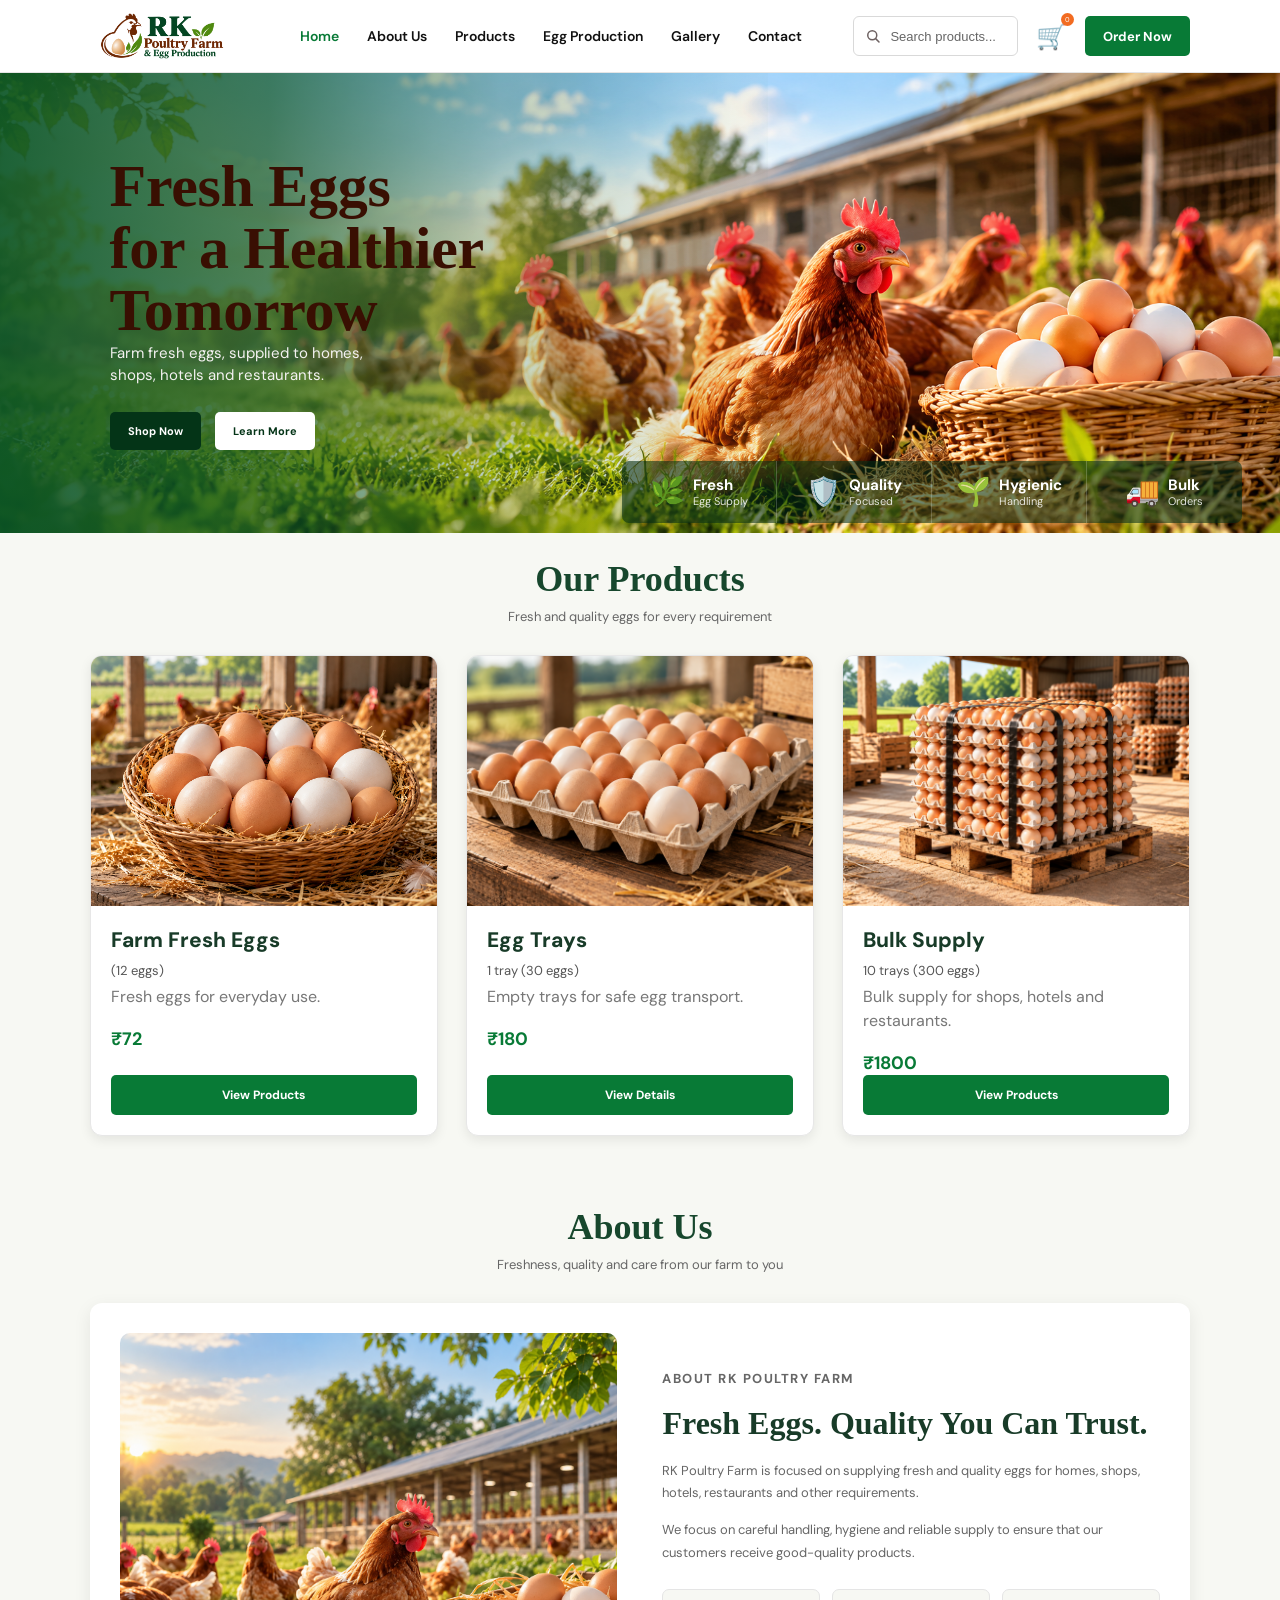
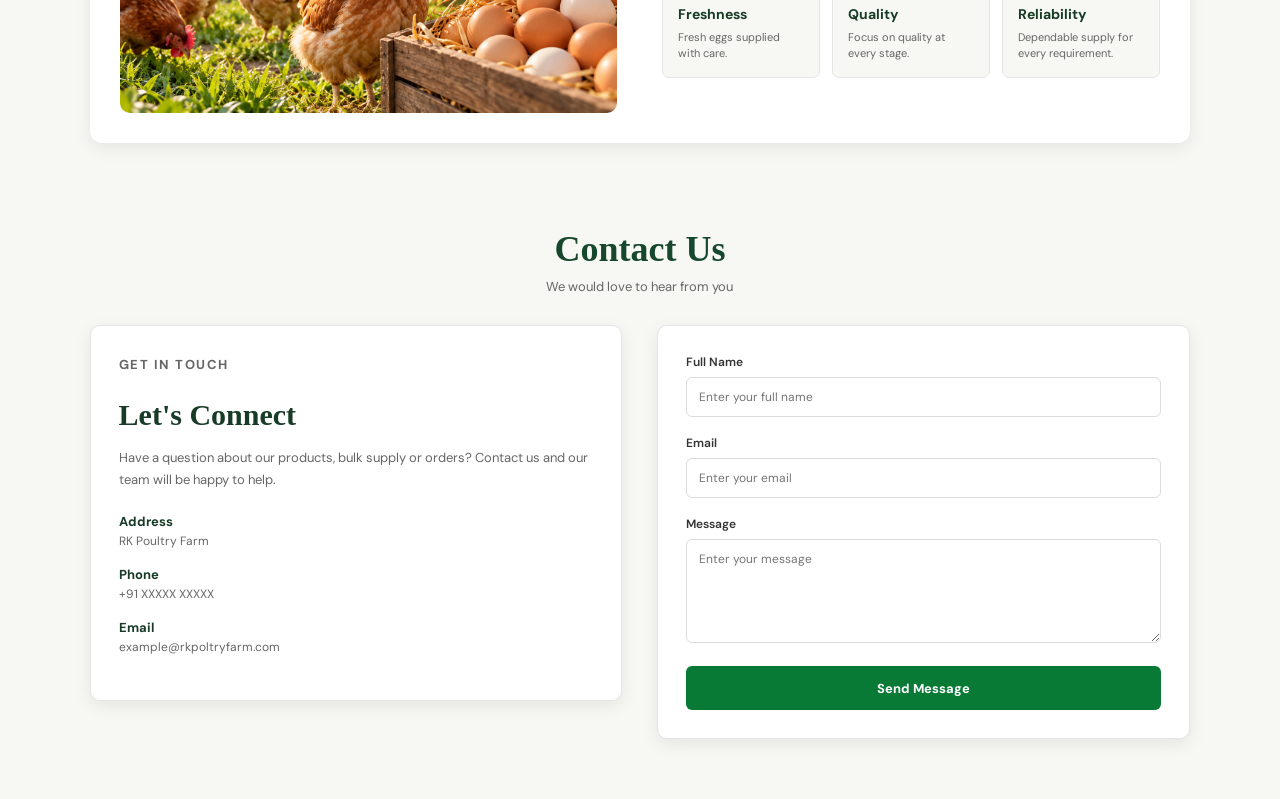
==== index.html @ 9bf40b80 "commited" ====
<!DOCTYPE html>
<html lang="en">

<head>
    <meta charset="UTF-8">
    <meta name="viewport" content="width=device-width, initial-scale=1.0">

    <title>RK Poultry Farm</title>

    <!-- Google Font -->
    <link rel="preconnect" href="https://fonts.googleapis.com">
    <link rel="preconnect" href="https://fonts.gstatic.com" crossorigin>

    <link href="https://fonts.googleapis.com/css2?family=DM+Sans:wght@400;500;600;700;800&display=swap"
        rel="stylesheet">

    <!-- CSS will be added later -->
    <link rel="stylesheet" href="style.css">
</head>

<body>

    <!-- ================= HEADER ================= -->
<header class="header">

    <div class="nav">

        <!-- LOGO -->
        <a href="./index.html" class="logo">
            <img src="./imges/logo.png" alt="RK Poultry Farm & Egg Production">
        </a>


        <!-- NAVIGATION -->
        <nav class="nav-links">

            <a href="./index.html" class="active">Home</a>

            <a href="./about.html">About Us</a>

            <a href="./product.html">Products</a>

            <a href="./egg-production.html">Egg Production</a>

            <a href="./gallery.html">Gallery</a>

            <a href="./contact.html">Contact</a>

        </nav>


        <!-- RIGHT SIDE -->
        <div class="header-right">

            <!-- SEARCH -->
         <div class="search-box">

    <span class="search-icon">
        <svg viewBox="0 0 24 24">
            <circle cx="11" cy="11" r="6"></circle>
            <line x1="15.5" y1="15.5" x2="20" y2="20"></line>
        </svg>
    </span>

    <input type="text" placeholder="Search products...">

</div>


            <!-- CART -->
            <a href="cart.html" class="cart">

    🛒

    <span>0</span>

</a>


            <!-- ORDER NOW -->
            <a href="#" class="order-btn">
                Order Now
            </a>

        </div>


        <!-- MOBILE MENU -->
        <button class="menu-btn" id="menuBtn">
            ☰
        </button>

    </div>


    <!-- MOBILE NAVIGATION -->
    <div class="mobile-menu" id="mobileMenu">

       <a href="./index.html">Home</a>
        <a href="./about.html">About Us</a>
        <a href="./product.html">Products</a>
        <a href="#">Egg Production</a>
        <a href="#">Gallery</a>
        <a href="#">Contact</a>

    </div>

</header>
    <!-- ================= MAIN ================= -->

<main>

    <!-- ================= HERO SECTION ================= -->

    <section class="hero">

        <div class="hero-overlay"></div>

        <div class="hero-content">

            <div class="hero-text">

                <h1>
                    Fresh Eggs
                    <br>
                    for a Healthier
                    <br>
                    Tomorrow
                </h1>

                <p>
                    Farm fresh eggs, supplied to homes,
                    <br>
                    shops, hotels and restaurants.
                </p>

                <div class="hero-buttons">

                    <a href="#" class="hero-btn shop-btn">
                        Shop Now
                    </a>

                    <a href="#" class="hero-btn learn-btn">
                        Learn More
                    </a>

                </div>

            </div>

        </div>

    </section>
    


    <!-- ================= FEATURES ================= -->
<section class="features">

    <div class="feature">

        <div class="feature-icon">
            🌿
        </div>

        <div>
            <h3>Fresh</h3>
            <p>Egg Supply</p>
        </div>

    </div>


    <div class="feature">

        <div class="feature-icon">
            🛡️
        </div>

        <div>
            <h3>Quality</h3>
            <p>Focused</p>
        </div>

    </div>


    <div class="feature">

        <div class="feature-icon">
            🌱
        </div>

        <div>
            <h3>Hygienic</h3>
            <p>Handling</p>
        </div>

    </div>


    <div class="feature">

        <div class="feature-icon">
            🚚
        </div>

        <div>
            <h3>Bulk</h3>
            <p>Orders</p>
        </div>

    </div>

</section>

</main>

<!-- ================================
     OUR PRODUCTS
================================ -->

<section class="products-section" id="products">

    <div class="products-container">


        <!-- SECTION HEADING -->

        <div class="products-heading">

            <h2>Our Products</h2>

            <p>
                Fresh and quality eggs for every requirement
            </p>

        </div>


        <!-- ============================
             PRODUCT CARDS
        ============================ -->

        <div class="product-grid">


            <!-- PRODUCT 1 -->

            <div class="product-card">
                <div class="product-image">
                    <img
                        src="imges/individual_eggs.png"
                        alt="Farm Fresh Eggs"
                    >
                </div>


                <div class="product-info">

                    <h3>
                        Farm Fresh Eggs
                    </h3>
                    <p class="product-pack">
                            (12 eggs)
                    </p>


                    <p class="product-description">
                        Fresh eggs for everyday use.
                    </p>


                    <!-- DYNAMIC PRICE -->

                    <div class="product-price">

                        <span
                            class="price"
                            id="price-eggs"
                        >
                            Loading...
                        </span>

                    </div>


<a href="product-detail.html?id=1"class="view-product-btn">
    View Products
</a>

                </div>

            </div>



            <!-- PRODUCT 2 -->

            <div class="product-card">

                <div class="product-image">

                    <img
                        src="./imges/single_tray.png"
                        alt="Egg Tray"
                    >

                </div>


                <div class="product-info">

                    <h3>
                        Egg Trays
                    </h3>
                    <p class="product-pack">
                         1 tray (30 eggs)
                    </p>


                    <p class="product-description">
                        Empty trays for safe egg transport.
                    </p>


                    <!-- DYNAMIC PRICE -->

                    <div class="product-price">

                        <span
                            class="price"
                            id="price-tray"
                        >
                            Loading...
                        </span>

                    </div>


 <a href="product-detail.html?id=2" class="view-product-btn">
    View Details
</a>

                </div>

            </div>



            <!-- PRODUCT 3 -->

            <div class="product-card">

                <div class="product-image">

                    <img
                        src="./imges/bulk_egg.png"
                        alt="Bulk Egg Supply"
                    >

                </div>


                <div class="product-info">

                    <h3>
                        Bulk Supply
                    </h3>
                    <p class="product-pack">
                        10 trays (300 eggs)
                    </p>    


                    <p class="product-description">
                        Bulk supply for shops, hotels and restaurants.
                    </p>


                    <!-- DYNAMIC PRICE -->

                    <div class="product-price">

                        <span
                            class="price"
                            id="price-bulk"
                        >
                            Loading...
                        </span>

                    </div>


  <a href="product-detail.html?id=3" class="view-product-btn">
    View Products
</a>

                </div>

            </div>


        </div>

    </div>

</section>
<!-- ================================
     ABOUT US
================================ -->

<section class="home-about-section">
    <div class="home-about-heading">

    <h2>
        About Us
    </h2>

    <p>
        Freshness, quality and care from our farm to you
    </p>

</div>

    <div class="home-about-container">

        <div class="home-about-image">

            <img
                src="./imges/about_us.png"
                alt="RK Poultry Farm"
            >

        </div>


        <div class="home-about-info">

            <p class="home-about-label">
                ABOUT RK POULTRY FARM
            </p>

            <h2>
                Fresh Eggs. Quality You Can Trust.
            </h2>

            <p>
                RK Poultry Farm is focused on supplying
                fresh and quality eggs for homes, shops,
                hotels, restaurants and other requirements.
            </p>

            <p>
                We focus on careful handling, hygiene and
                reliable supply to ensure that our customers
                receive good-quality products.
            </p>


            <div class="home-about-values">

                <div class="home-about-value">

                    <h3>
                        Freshness
                    </h3>

                    <p>
                        Fresh eggs supplied with care.
                    </p>

                </div>


                <div class="home-about-value">

                    <h3>
                        Quality
                    </h3>

                    <p>
                        Focus on quality at every stage.
                    </p>

                </div>


                <div class="home-about-value">

                    <h3>
                        Reliability
                    </h3>

                    <p>
                        Dependable supply for every requirement.
                    </p>

                </div>

            </div>

        </div>

    </div>

</section>
<!-- ================================
     CONTACT
================================ -->

<section class="home-contact-section">

    <div class="home-contact-heading">

        <h2>
            Contact Us
        </h2>

        <p>
            We would love to hear from you
        </p>

    </div>


    <div class="home-contact-container">


        <!-- CONTACT INFORMATION -->

        <div class="home-contact-info">

            <p class="home-contact-label">
                GET IN TOUCH
            </p>

            <h3>
                Let's Connect
            </h3>

            <p>
                Have a question about our products,
                bulk supply or orders? Contact us and
                our team will be happy to help.
            </p>


            <div class="home-contact-item">

                <strong>
                    Address
                </strong>

                <span>
                    RK Poultry Farm
                </span>

            </div>


            <div class="home-contact-item">

                <strong>
                    Phone
                </strong>

                <span>
                    +91 XXXXX XXXXX
                </span>

            </div>


            <div class="home-contact-item">

                <strong>
                    Email
                </strong>

                <span>
                    example@rkpoltryfarm.com
                </span>

            </div>

        </div>



        <!-- CONTACT FORM -->

        <div class="home-contact-form">

            <form id="homeContactForm">

                <div class="form-group">

                    <label for="homeContactName">
                        Full Name
                    </label>

                    <input
                        type="text"
                        id="homeContactName"
                        placeholder="Enter your full name"
                        required
                    >

                </div>


                <div class="form-group">

                    <label for="homeContactEmail">
                        Email
                    </label>

                    <input
                        type="email"
                        id="homeContactEmail"
                        placeholder="Enter your email"
                        required
                    >

                </div>


                <div class="form-group">

                    <label for="homeContactMessage">
                        Message
                    </label>

                    <textarea
                        id="homeContactMessage"
                        rows="5"
                        placeholder="Enter your message"
                        required
                    ></textarea>

                </div>


                <button
                    type="submit"
                    class="home-send-message-btn"
                >
                    Send Message
                </button>

            </form>

        </div>

    </div>

</section>
 



    <!-- ================= JAVASCRIPT ================= -->

    <!-- JS will be added later -->
    <script src="script.js"></script>

</body>

</html>
---- style.css ----
/* ================================
   BASIC RESET
================================ */

* {
    margin: 0;
    padding: 0;
    box-sizing: border-box;
}

:root {
    --green: #087a36;
    --dark-green: #075d29;
    --orange: #f26b21;
    --black: #151515;
    --white: #ffffff;
    --gray: #777777;
}

body {
    font-family: "DM Sans", Arial, sans-serif;
    color: var(--black);
    background-color: white;
}

a {
    text-decoration: none;
    color: inherit;
}

button {
    font-family: inherit;
    border: none;
    background: none;
    cursor: pointer;
}


/* ================================
   COMMON CONTAINER
================================ */

.container {
    width: 94%;
    max-width: 1200px;
    margin: auto;
}


/* ========================================
   HEADER
======================================== */

.header {
    width: 100%;
    background-color: white;
    border-bottom: 1px solid #e5e5e5;
    position: relative;
    z-index: 100;
}


/* ========================================
   MAIN NAV
======================================== */

.nav {
    width: 86%;
    max-width: 1200px;
    min-height: 72px;

    margin: 0 auto;
    padding: 0;

    display: flex;
    align-items: center;
}


/* ========================================
   LOGO
======================================== */
.logo {
    width: 180px;
    flex-shrink: 0;

    display: flex;
    align-items: center;
}

.logo img {
    width: 145px;
    height: 62px;

    display: block;
    object-fit: contain;
}


/* ========================================
   NAVIGATION LINKS
======================================== */

.nav-links {
    display: flex;
    align-items: center;

    gap: 28px;

    margin-left: 30px;
}

.nav-links a {
    font-size: 14px;
    font-weight: 600;

    color: #111;

    white-space: nowrap;

    transition: 0.2s;
}

.nav-links a:hover {
    color: #087a36;
}

.nav-links .active {
    color: #087a36;
}


/* ========================================
   RIGHT SIDE
======================================== */

.header-right {
    margin-left: auto;

    display: flex;
    align-items: center;

    gap: 18px;
}


/* ========================================
   SEARCH BOX
======================================== */


.search-box {
    width: 165px;
    height: 40px;

    border: 1px solid #d9d9d9;
    border-radius: 6px;

    display: flex;
    align-items: center;

    background: #ffffff;

    padding: 0 10px;
}

.search-icon {
    width: 20px;
    height: 20px;

    display: flex;
    align-items: center;
    justify-content: center;

    margin-right: 8px;
}

.search-icon svg {
    width: 18px;
    height: 18px;

    fill: none;
    stroke: #6d6161;
    stroke-width: 2;
    stroke-linecap: round;
}

.search-box input {
    width: 100%;

    border: none;
    outline: none;

    background: transparent;

    font-size: 13px;
    color: #333;
}

.search-box input::placeholder {
    color: #666;
}


/* ========================================
   CART
======================================== */
.cart {
    position: relative;

    border: none;
    background: transparent;

    font-size: 25px;

    cursor: pointer;

    text-decoration: none;
    color: inherit;

    display: inline-flex;
    align-items: center;
    justify-content: center;
}

.cart span {
    position: absolute;

    top: -7px;
    right: -7px;

    width: 13px;
    height: 13px;

    border-radius: 50%;

    background-color: #f26b21;
    color: white;

    font-size: 7px;

    display: flex;
    align-items: center;
    justify-content: center;
}


/* ========================================
   ORDER NOW BUTTON
======================================== */

.order-btn {
    height: 40px;

    padding: 0 18px;

    background-color: #087a36;
    color: white;

    border-radius: 5px;

    display: flex;
    align-items: center;
    justify-content: center;

    font-size: 13px;
    font-weight: 700;

    white-space: nowrap;

    transition: 0.2s;
}

.order-btn:hover {
    background-color: #075d29;
}


/* ========================================
   MOBILE MENU BUTTON
======================================== */

.menu-btn {
    display: none;

    margin-left: auto;

    border: none;
    background: transparent;

    font-size: 24px;

    cursor: pointer;
}


/* ========================================
   MOBILE MENU
======================================== */

.mobile-menu {
    display: none;
}


/* ========================================
   RESPONSIVE
======================================== */

@media (max-width: 1000px) {

    .nav {
        padding: 0 4%;
    }

    .nav-links {
        gap: 18px;
        margin-left: 15px;
    }

    .header-right {
        gap: 10px;
    }

    .search-box {
        width: 120px;
    }

    .order-btn {
        padding: 0 13px;
    }
}


@media (max-width: 800px) {

    .nav {
        min-height: 65px;
        padding: 0 5%;
    }

    .nav-links,
    .header-right {
        display: none;
    }

    .logo {
        width: auto;
    }

    .logo img {
        width: 145px;
        height: 55px;
    }

    .menu-btn {
        display: block;
    }


    /* Mobile menu */

    .mobile-menu {
        position: absolute;

        top: 65px;
        left: 0;

        width: 100%;

        background-color: white;

        padding: 20px 6%;

        box-shadow: 0 8px 20px rgba(0, 0, 0, 0.1);
    }

    .mobile-menu.open {
        display: grid;
        gap: 16px;
    }

    .mobile-menu a {
        font-size: 14px;
        font-weight: 600;
    }
}
   /* ========================================
   MAIN - HERO SECTION
======================================== */

.hero {
    width: 100%;
    height: 460px;

    position: relative;

    background-image: url("./imges/homepage_img.png");
    background-size: cover;
    background-position: center;

    overflow: hidden;
}


/* Green overlay */

.hero-overlay {
    position: absolute;

    top: 0;
    left: 0;

    width: 60%; 
    height: 100%;

    background: linear-gradient(
        90deg,
        rgba(10, 85, 38, 0.92) 0%,
        rgba(10, 85, 38, 0.72) 35%,
        rgba(10, 85, 38, 0.25) 65%,
        rgba(10, 85, 38, 0.02) 100%
    );
}


/* Hero content */

.hero-content {
    width: 86%;
    max-width: 1200px;

    height: 100%;

    margin: 0 auto;

    position: relative;

    display: flex;
    align-items: center;
}


/* Hero text */

.hero-text {
    color: rgb(198, 192, 192);

    max-width: 550px;

    margin-left: 20px;
}


/* Main heading */

.hero-text h1 {
    font-family: "Playfair Display", serif;

    font-size: 60px;
    line-height: 1.03;
    font-weight: 700;

    color: #390f02;

    letter-spacing: -0.3px;
}


/* Description */

.hero-text p {
    font-size: 15px;

    line-height: 1.5;

    color: rgb(244, 242, 242);

    margin-bottom: 25px;
}


/* ========================================
   HERO BUTTONS
======================================== */

.hero-buttons {
    display: flex;

    align-items: center;

    gap: 14px;
}


.hero-btn {
    height: 38px;

    padding: 0 18px;

    border-radius: 5px;

    display: inline-flex;

    align-items: center;
    justify-content: center;

    font-size: 11px;

    font-weight: 700;

    transition: 0.2s ease;
}


/* Shop Now */

.shop-btn {
    background-color: #043417;

    color: white;
}


/* Learn More */

.learn-btn {
    background-color: white;

    color: #043417;
}


.hero-btn:hover {
    transform: translateY(-8px);
}



/* ========================================
   FEATURES ON HERO IMAGE
======================================== */

.features {
    width: 620px;
    height: 62px;

    margin-top: -72px;
    margin-left: auto;
    margin-right: 3%;

    position: relative;
    z-index: 5;

    display: grid;
    grid-template-columns: repeat(4, 1fr);

    background: rgba(6, 47, 22, 0.58);

    border-radius: 7px;

    overflow: hidden;
}


/* Individual feature */

.feature {
    display: flex;
    align-items: center;
    justify-content: center;

    gap: 8px;

    color: white;

    border-right: 1px solid rgba(255, 255, 255, 0.2);
}

.feature:last-child {
    border-right: none;
}


/* Icons */

.feature-icon {
    font-size: 28px;
    line-height: 1;
}


/* Text */

.feature h3 {
    font-size: 15px;
    font-weight: 700;

    line-height: 1.1;

    color: white;
}

.feature p {
    margin-top: 3px;

    font-size: 11px;

    line-height: 1;

    color: rgba(255, 255, 255, 0.85);
}

/* ========================================
   TABLET
======================================== */

@media (max-width: 800px) {

    .hero {
        height: 500px;

        background-position: center;
    }

    .hero-content {
        width: 90%;
    }

    .hero-text {
        margin-left: 5px;
    }

    .hero-text h1 {
        font-size: 43px;
    }

    .hero-text p {
        font-size: 14px;
    }

    .features {
        height: 100px;
    }

}


/* ========================================
   MOBILE
======================================== */

@media (max-width: 500px) {

    .hero {
        height: 500px;
    }

.hero-overlay {
    position: absolute;
    inset: 0;

    background: linear-gradient(
        60deg,
        rgba(167, 146, 146, 0.45) 0%,
        rgba(232, 212, 212, 0.15) 35%,
        rgba(230, 225, 225, 0) 65%
    );
}

    .hero-text h1 {
        font-size: 38px;
    }

    .hero-text p {
        font-size: 13px;
    }

    .hero-btn {
        height: 42px;

        padding: 0 14px;
    }

    .features {
        height: 95px;
    }

    .feature-icon {
        font-size: 21px;
    }

}


/* ================================
   SMALL MOBILE
================================ */

@media (max-width: 430px) {

    .logo-text strong {
        font-size: 16px;
    }

    .logo-text b {
        font-size: 10px;
    }

    .logo-text small {
        font-size: 6px;
    }


    .hero-copy h1 {
        font-size: 38px;
    }

    .hero-copy p {
        font-size: 13px;
    }


    .btn {
        height: 34px;

        padding: 0 14px;
    }
}

/* ====================================     Product details starts here  ======================================== */

/* ========================================
   HOME PAGE - OUR PRODUCTS
======================================== */

.products-section {
    width: 100%;
    background-color: #f7f8f3;
    padding: 35px 0;
}

.products-container {
    width: 86%;
    max-width: 1200px;
    margin: 0 auto;
}

.products-heading {
    text-align: center;
    margin-bottom: 30px;
}

.products-heading h2 {
    font-family: "Playfair Display", serif;
    font-size: 36px;
    color: #17472d;
    margin-bottom: 8px;
}

.products-heading p {
    font-size: 13px;
    color: #666;
}
/* ========================================
   HOME PAGE - PRODUCT GRID
======================================== */

.products-section .product-grid {
    display: grid;

    grid-template-columns: repeat(3, 1fr);

    gap: 28px;
}


/* ========================================
   PRODUCT CARD
======================================== */

.products-section .product-card {
    background-color: #ffffff;

    border: 1px solid #e7e7e7;

    border-radius: 12px;

    overflow: hidden;

    box-shadow: 0 4px 12px rgba(0, 0, 0, 0.08);

    min-height: 430px;

    display: flex;
    flex-direction: column;

    transition: transform 0.3s ease,
                box-shadow 0.3s ease;
}


/* HOVER */

.products-section .product-card:hover {
    transform: translateY(-8px);

    box-shadow: 0 12px 28px rgba(0, 0, 0, 0.16);
}


/* ========================================
   PRODUCT IMAGE
======================================== */

.products-section .product-image {
    width: 100%;

    height: 250px;

    overflow: hidden;
}

.products-section .product-image img {
    width: 100%;

    height: 100%;

    object-fit: cover;

    object-position: center;

    display: block;

    transition: transform 0.4s ease;
}


/* IMAGE HOVER */

.products-section .product-card:hover .product-image img {
    transform: scale(1.05);
}


/* ========================================
   PRODUCT INFORMATION
======================================== */

.products-section .product-info {
    padding: 20px;

    flex: 1;

    display: flex;
    flex-direction: column;
}

.products-section .product-info h3 {
    font-size: 21px;

    font-weight: 800;

    color: #183b28;

    margin-bottom: 8px;
}
.products-section .product-pack {
    font-size: 13px;

    color: #555;

    margin-bottom: 6px;
}
.products-section .product-description {
    font-size: 16px;

    line-height: 1.5;

    color: #777;

    margin-bottom: 18px;
}


/* ========================================
   PRICE
======================================== */

.products-section .price {
    font-size: 18px;

    color: #087a36;

    font-weight: 700;

    margin-bottom: 15px;
}

.products-page .product-price {
    margin-top: 10px;

    color: #087a36;

    font-size: 20px;

    font-weight: 700;
}


/* ========================================
   VIEW PRODUCTS BUTTON
======================================== */

.products-section .view-product-btn {
    width: 100%;
    height: 40px;

    display: flex;
    align-items: center;
    justify-content: center;

    margin-top: auto;

    padding: 0;

    background-color: #087a36;
    color: white;

    border: none;
    border-radius: 5px;

    font-size: 12px;
    font-weight: 700;

    text-align: center;
    text-decoration: none;

    cursor: pointer;
}

.products-section .view-product-btn:hover {
    background-color: #075d29;
}
/* ========================================
   PRODUCT PAGE ONLY
======================================== */

.products-page {
    width: 100%;
    background: #f7f8f3;
    min-height: 100vh;
}


/* PAGE HEADING */

.products-page .products-header {
    text-align: center;
    padding: 35px 20px 25px;
}

.products-page .products-header h1 {
    font-family: "Playfair Display", serif;
    font-size: 36px;
    color: #17472d;
    margin-bottom: 8px;
}

.products-page .products-header p {
    font-size: 13px;
    color: #666;
}


/* MAIN PRODUCT AREA */

.products-page .products-area {
    width: 86%;
    max-width: 1200px;
    margin: auto;
    padding-bottom: 60px;
}

.products-page .products-layout {
    display: flex;
    align-items: flex-start;
    gap: 15px;
}


/* ========================================
   CATEGORY BOX
======================================== */
.products-page .categories {
    width: 250px;

    background-color: #ffffff;

    padding: 24px;

    border-radius: 10px;

    border: 1px solid #e2e8e3;

    box-shadow: 0 6px 18px rgba(0, 0, 0, 0.10);
}

.products-page .categories h3 {
    font-size: 18px;
    font-weight: 700;

    color: #183b28;

    margin-bottom: 16px;
}


.products-page .category-list {
    display: flex;
    flex-direction: column;
    gap: 6px;
}


.products-page .category {
    width: 100%;

    padding: 9px 10px;

    border: none;
    border-radius: 4px;

    background: transparent;

    text-align: left;

    font-size: 13px;

    color: #444;

    cursor: pointer;
}


.products-page .category:hover {
    background: #eef7f0;
    color: #087a36;
}


.products-page .category.active {
    background: #e8f5eb;
    color: #087a36;
    font-weight: 700;
}


/* ========================================
   PRODUCT LIST
======================================== */

/* PRODUCT LIST */

.products-page .product-list {
    flex: 1;

    display: grid;

grid-template-columns: repeat(3, minmax(0, 1fr));

    gap: 30px;

    justify-content: start;
}


/* ========================================
   PRODUCT CARD
======================================== */

.products-page .product-card {
    background: white;
    border-radius: 8px;
    overflow: hidden;
    width: 100%;
    min-height: 300px;
    box-shadow: 0 4px 14px rgba(0, 0, 0, 0.08);
    transition: 0.2s ease;
     display: flex;
    flex-direction: column;
}


.products-page .product-card:hover {
    transform: translateY(-8px);

    box-shadow: 0 8px 18px rgba(0, 0, 0, 0.15);
}


/* ========================================
   PRODUCT IMAGE
======================================== */

.products-page .product-image {
    width: 100%;
    height: 230px;
    overflow: hidden;
    flex-shrink: 0;
}

.products-page .product-image img {
    width: 100%;
    height: 100%;
    object-fit: cover;
     object-position: center;
    display: block;
}
.products-page .product-info h2 {
    font-family: "DM Sans", sans-serif;

    font-size: 21px;
    font-weight: 800;

    color: #183b28;

    margin-bottom: 8px;
}

/* ========================================
   PRODUCT DETAILS
======================================== */
.products-page .product-info {
    padding: 20px;

    flex: 1;

    display: flex;
    flex-direction: column;
}


.products-page .product-description {
    font-family: "DM Sans", sans-serif;

    font-size: 16px;
    line-height: 1.6;

    color: #777;

    margin-bottom: 0;
}
.products-page .product-pack {
    font-size: 12px;

    color: #555;

    margin-bottom: 5px;
}


/* ========================================
   ADD TO CART
======================================== */

.products-page .add-cart-btn {
    width: 100%;
    height: 42px;

    margin-top: auto;

    border: none;
    border-radius: 5px;

    background: #087a36;
    color: white;

    font-family: "DM Sans", sans-serif;

    font-size: 13px;
    font-weight: 700;

    cursor: pointer;

    display: flex;
    align-items: center;
    justify-content: center;

    text-decoration: none;
}

.products-page .add-cart-btn:hover {
    background: #075d29;
}


/* ========================================
   RESPONSIVE
======================================== */

@media (max-width: 800px) {

    .products-page .products-area {
        width: 92%;
        margin: 0 auto;
        padding-bottom: 60px;
    }

    .products-page .products-layout {
        display: flex;
        flex-direction: column;
        align-items: flex-start;
        gap: 30px;
    }

    .products-page .categories {
        width: 100%;
    }

   .products-page .category-list {
    display: flex;
    flex-direction: column;

    gap: 9px;
}

  .products-page .category {
    width: 100%;

    padding: 11px 12px;

    font-size: 14px;

    color: #444;

    border-radius: 5px;
}

    .products-page .product-list {
        width: 100%;
        grid-template-columns: 1fr;
    }

    .products-page .product-card {
        width: 100%;
    }

}


/* ========================================
   SMALL MOBILE
======================================== */

@media (max-width: 550px) {

    .products-page .products-header h1 {
        font-size: 30px;
    }

    .products-page .product-list {
        grid-template-columns: 1fr;
    }

    .products-page .product-card {
        width: 100%;
    }

}
/* ========================================
   PRODUCT DETAIL PAGE
======================================== */

.product-detail-page {
    width: 100%;
    min-height: 100vh;

    background-color: #f7f8f3;

    padding: 55px 0 70px;
}


/* ========================================
   PRODUCT DETAIL CONTAINER
======================================== */

.product-detail-container {
    width: 86%;
    max-width: 1100px;

    margin: 0 auto;

    display: grid;
    grid-template-columns: 1fr 1fr;

    gap: 55px;

    align-items: center;

    background-color: #ffffff;

    padding: 35px;

    border-radius: 12px;

    box-shadow: 0 5px 18px rgba(0, 0, 0, 0.08);
}


/* ========================================
   PRODUCT IMAGE
======================================== */

.product-detail-image {
    width: 100%;
    height: 420px;

    overflow: hidden;

    border-radius: 10px;

    background-color: #f1f1f1;
}

.product-detail-image img {
    width: 100%;
    height: 100%;

    display: block;

    object-fit: cover;
    object-position: center;
}


/* ========================================
   PRODUCT INFORMATION
======================================== */

.product-detail-info {
    display: flex;
    flex-direction: column;

    justify-content: center;
}


/* CATEGORY */

.product-category {
    font-size: 12px;

    font-weight: 700;

    letter-spacing: 1.5px;

    color: #087a36;

    margin-bottom: 10px;
}


/* PRODUCT NAME */

.product-detail-info h1 {
    font-family: "Playfair Display", serif;

    font-size: 40px;

    line-height: 1.1;

    color: #183b28;

    margin-bottom: 5px;
}


/* PACK SIZE */

.product-detail-info h2 {
    font-size: 16px;

    font-weight: 500;

    color: #777;

    margin-bottom: 18px;
}


/* ========================================
   PRICE
======================================== */

.detail-price {
    margin-bottom: 18px;
}

.detail-price span {
    font-size: 22px;

    font-weight: 700;

    color: #087a36;
}


/* ========================================
   DESCRIPTION
======================================== */

.detail-description {
    font-size: 14px;

    line-height: 1.7;

    color: #666;

    margin-bottom: 22px;

    max-width: 500px;
}


/* ========================================
   FEATURES
======================================== */

.detail-features {
    display: flex;

    flex-direction: column;

    gap: 10px;

    margin-bottom: 25px;
}

.detail-feature {
    display: flex;

    align-items: center;

    gap: 9px;

    font-size: 13px;

    color: #444;
}

.check {
    width: 20px;
    height: 20px;

    border-radius: 50%;

    background-color: #e8f5eb;

    color: #087a36;

    display: flex;

    align-items: center;
    justify-content: center;

    font-size: 12px;

    font-weight: 700;
}


/* ========================================
   QUANTITY
======================================== */

.quantity-section {
    display: flex;

    align-items: center;

    gap: 20px;

    margin-bottom: 22px;
}

.quantity-section label {
    font-size: 13px;

    font-weight: 600;

    color: #333;
}

.quantity-control {
    width: 120px;
    height: 40px;

    display: flex;

    align-items: center;

    justify-content: space-between;

    border: 1px solid #dcdcdc;

    border-radius: 6px;

    background-color: white;
}

.quantity-btn {
    width: 38px;
    height: 100%;

    border: none;

    background: transparent;

    font-size: 19px;

    color: #333;

    cursor: pointer;
}

.quantity-control span {
    font-size: 14px;

    font-weight: 600;

    color: #222;
}


/* ========================================
   ADD TO CART
======================================== */

.detail-add-cart {
    width: 100%;

    height: 46px;

    border: none;

    border-radius: 6px;

    background-color: #087a36;

    color: white;

    font-size: 13px;

    font-weight: 700;

    cursor: pointer;

    transition: 0.2s ease;
}

.detail-add-cart:hover {
    background-color: #075d29;

    transform: translateY(-2px);
}


/* ========================================
   TABLET
======================================== */

@media (max-width: 900px) {

    .product-detail-container {
        width: 90%;

        gap: 35px;

        padding: 28px;
    }

    .product-detail-image {
        height: 360px;
    }

    .product-detail-info h1 {
        font-size: 34px;
    }

}


/* ========================================
   MOBILE
======================================== */

@media (max-width: 700px) {

    .product-detail-page {
        padding: 35px 0 50px;
    }

    .product-detail-container {
        width: 90%;

        grid-template-columns: 1fr;

        gap: 30px;

        padding: 20px;
    }

    .product-detail-image {
        height: 300px;
    }

    .product-detail-info h1 {
        font-size: 32px;
    }

    .detail-description {
        font-size: 13px;
    }

}


/* ========================================
   CART PAGE
======================================== */

.cart-page {
    width: 100%;
    min-height: 100vh;

    background-color: #f7f8f3;

    padding: 40px 0 60px;
}


/* ========================================
   CART HEADER
======================================== */

.cart-header {
    width: 86%;
    max-width: 1200px;

    margin: 0 auto 25px;

    display: flex;
    align-items: center;
    justify-content: space-between;
}

.cart-header h1 {
    font-family: "Playfair Display", serif;

    font-size: 34px;

    color: #183b28;
}

.cart-header a {
    font-size: 12px;

    color: #e53935;

    font-weight: 600;
}

.cart-header a:hover {
    text-decoration: underline;
}


/* ========================================
   CART CONTENT
======================================== */

.cart-content {
    width: 86%;
    max-width: 1200px;

    margin: 0 auto;
}

.cart-container {
    display: grid;

    grid-template-columns: 1fr 320px;

    gap: 30px;

    align-items: start;
}


/* ========================================
   CART ITEMS
======================================== */

.cart-items {
    display: flex;

    flex-direction: column;

    gap: 18px;
}

.cart-item {
    min-height: 120px;

    background-color: #ffffff;

    border: 1px solid #e5e5e5;

    border-radius: 10px;

    padding: 15px 18px;

    display: grid;

    grid-template-columns: 90px 1fr 125px 80px 30px;

    gap: 18px;

    align-items: center;

    box-shadow: 0 3px 10px rgba(0, 0, 0, 0.06);
}


/* ========================================
   CART ITEM IMAGE
======================================== */

.cart-item-image {
    width: 90px;
    height: 90px;

    overflow: hidden;

    border-radius: 7px;

    background-color: #f3f3f3;
}

.cart-item-image img {
    width: 100%;
    height: 100%;

    display: block;

    object-fit: cover;
}


/* ========================================
   CART ITEM DETAILS
======================================== */

.cart-item-details h2 {
    font-family: "DM Sans", sans-serif;

    font-size: 15px;

    font-weight: 700;

    color: #222;

    margin-bottom: 6px;
}

.cart-item-details p {
    font-size: 11px;

    color: #777;

    margin-bottom: 8px;
}

.cart-item-price {
    font-size: 13px;

    color: #087a36;

    font-weight: 700;
}


/* ========================================
   QUANTITY
======================================== */

.cart-quantity {
    height: 34px;

    display: flex;

    align-items: center;

    justify-content: center;

    border: 1px solid #dddddd;

    border-radius: 5px;

    background-color: white;
}

.cart-quantity .quantity-btn {
    width: 32px;
    height: 100%;

    border: none;

    background: transparent;

    font-size: 16px;

    cursor: pointer;
}

.cart-quantity span {
    min-width: 28px;

    text-align: center;

    font-size: 12px;

    font-weight: 600;
}


/* ========================================
   ITEM TOTAL
======================================== */

.cart-item-total {
    font-size: 14px;

    font-weight: 700;

    color: #222;

    text-align: right;
}


/* ========================================
   REMOVE BUTTON
======================================== */

.remove-item {
    border: none;

    background: transparent;

    color: #e53935;

    font-size: 20px;

    font-weight: 600;

    cursor: pointer;

    padding: 6px 8px;

    white-space: nowrap;

    transition: 0.2s ease;
}

.remove-item:hover {
    text-decoration: underline;
    color: #c62828;
}
   

.remove-item:hover {
    color: #c62828;
    transform: scale(1.1);
}


/* ========================================
   ORDER SUMMARY
======================================== */

.order-summary {
    background-color: white;

    border: 1px solid #e5e5e5;

    border-radius: 10px;

    padding: 22px;

    box-shadow: 0 3px 12px rgba(0, 0, 0, 0.07);
}

.order-summary h2 {
    font-size: 18px;

    color: #183b28;

    margin-bottom: 20px;
}


/* Summary rows */

.summary-row {
    display: flex;

    align-items: center;

    justify-content: space-between;

    padding: 12px 0;

    border-bottom: 1px solid #eeeeee;
}

.summary-row span {
    font-size: 12px;

    color: #666;
}

.summary-row strong {
    font-size: 13px;

    color: #222;
}


/* ========================================
   CHECKOUT BUTTON
======================================== */

.checkout-btn {
    width: 100%;
    height: 42px;
    margin-top: 20px;
    border: none;
    border-radius: 5px;
    background-color: #087a36;
    color: white;
    font-size: 12px;
    font-weight: 700;
    cursor: pointer;
    transition: 0.2s ease;
    display: flex;
align-items: center;
justify-content: center;
text-decoration: none;
}

.checkout-btn:hover {
    background-color: #075d29;
    transform: translateY(-2px);
}


/* ========================================
   CONTINUE SHOPPING
======================================== */

.continue-shopping {
    display: block;
    margin-top: 15px;
    text-align: center;
    color: #087a36;
    font-size: 11px;
    font-weight: 600;
}


/* ========================================
   TABLET
======================================== */

@media (max-width: 900px) {

    .cart-container {
        grid-template-columns: 1fr;
    }

    .order-summary {
        width: 100%;
    }

    .cart-item {
        grid-template-columns: 80px 1fr 110px 70px 25px;

        gap: 12px;
    }

}


/* ========================================
   MOBILE
======================================== */

@media (max-width: 650px) {

    .cart-page {
        padding: 30px 0 50px;
    }

    .cart-header,
    .cart-content {
        width: 90%;
    }

    .cart-header h1 {
        font-size: 28px;
    }

    .cart-item {
        grid-template-columns: 75px 1fr;

        gap: 12px;

        padding: 14px;
    }

    .cart-item-image {
        width: 75px;
        height: 75px;
    }

    .cart-quantity {
        grid-column: 2;
        width: 110px;
    }

    .cart-item-total {
        grid-column: 2;

        text-align: left;
    }

}

/* ========================================
   CART MESSAGE
======================================== */
#cartMessage {
    position: fixed;

    top: 85px;
    left: 50%;

    transform: translateX(-50%) translateY(-10px);
    
    background-color: #087a36;
    color: white;

    padding: 12px 22px;

    border-radius: 6px;

    font-size: 13px;
    font-weight: 600;

    box-shadow: 0 4px 12px rgba(0, 0, 0, 0.15);

    opacity: 0;
    visibility: hidden;

    transition: 0.3s ease;

    z-index: 9999;
}

#cartMessage.show {
    opacity: 1;
    visibility: visible;

    transform: translateX(-50%) translateY(0);
}

/* ========================================
   CHECKOUT PAGE
======================================== */

.checkout-page {
    width: 100%;
    min-height: 100vh;

    background-color: #f7f8f3;

    padding: 40px 0 60px;
}


/* ========================================
   CHECKOUT HEADER
======================================== */

.checkout-header {
    width: 86%;
    max-width: 1200px;

    margin: 0 auto 30px;

    text-align: center;
}

.checkout-header h1 {
    font-family: "Playfair Display", serif;

    font-size: 36px;

    color: #17472d;

    margin-bottom: 8px;
}

.checkout-header p {
    font-size: 13px;

    color: #666;
}


/* ========================================
   CHECKOUT CONTENT
======================================== */

.checkout-content {
    width: 86%;
    max-width: 1200px;

    margin: 0 auto;
}

.checkout-container {
    display: grid;

    grid-template-columns: 1fr 360px;

    gap: 30px;

    align-items: start;
}


/* ========================================
   CUSTOMER DETAILS
======================================== */

.customer-details {
    background-color: white;

    border: 1px solid #e5e5e5;

    border-radius: 10px;

    padding: 25px;

    box-shadow: 0 4px 14px rgba(0, 0, 0, 0.07);
}

.customer-details h2 {
    font-size: 19px;

    color: #183b28;

    margin-bottom: 22px;
}


/* ========================================
   FORM
======================================== */

.form-group {
    margin-bottom: 18px;
}

.form-group label {
    display: block;

    font-size: 12px;

    font-weight: 600;

    color: #333;

    margin-bottom: 7px;
}

.form-group input,
.form-group textarea {
    width: 100%;

    border: 1px solid #dcdcdc;

    border-radius: 6px;

    padding: 11px 12px;

    font-family: "DM Sans", sans-serif;

    font-size: 12px;

    color: #333;

    outline: none;

    background-color: white;
}

.form-group input:focus,
.form-group textarea:focus {
    border-color: #087a36;
}

.form-group textarea {
    resize: vertical;
}


/* ========================================
   PLACE ORDER
======================================== */

.place-order-btn {
    width: 100%;

    height: 44px;

    margin-top: 5px;

    border: none;

    border-radius: 6px;

    background-color: #087a36;

    color: white;

    font-size: 13px;

    font-weight: 700;

    cursor: pointer;

    transition: 0.2s ease;
}

.place-order-btn:hover {
    background-color: #075d29;

    transform: translateY(-2px);
}


/* ========================================
   CHECKOUT SUMMARY
======================================== */

.checkout-summary {
    background-color: white;

    border: 1px solid #e5e5e5;

    border-radius: 10px;

    padding: 22px;

    box-shadow: 0 4px 14px rgba(0, 0, 0, 0.07);
}

.checkout-summary h2 {
    font-size: 19px;

    color: #183b28;

    margin-bottom: 20px;
}


/* ========================================
   CHECKOUT ITEMS
======================================== */

.checkout-items {
    display: flex;

    flex-direction: column;

    gap: 14px;
}


/* ========================================
   CHECKOUT TOTAL
======================================== */

.checkout-total {
    margin-top: 20px;

    padding-top: 15px;

    border-top: 1px solid #eeeeee;

    display: flex;

    align-items: center;

    justify-content: space-between;
}

.checkout-total span {
    font-size: 12px;

    color: #666;
}

.checkout-total strong {
    font-size: 16px;

    color: #087a36;
}


/* ========================================
   TABLET
======================================== */

@media (max-width: 900px) {

    .checkout-container {
        grid-template-columns: 1fr;
    }

    .checkout-summary {
        width: 100%;
    }

}


/* ========================================
   MOBILE
======================================== */

@media (max-width: 650px) {

    .checkout-page {
        padding: 30px 0 50px;
    }

    .checkout-header,
    .checkout-content {
        width: 90%;
    }

    .checkout-header h1 {
        font-size: 30px;
    }

    .customer-details,
    .checkout-summary {
        padding: 18px;
    }

}

/* ================================
   CHECKOUT ORDER SUMMARY
================================ */

.checkout-summary {
    background: #ffffff;
    border: 1px solid #e5e5e5;
    border-radius: 12px;
    padding: 28px;
    box-shadow: 0 5px 18px rgba(0, 0, 0, 0.07);
}

.checkout-summary h2 {
    margin: 0 0 25px;
    font-size: 21px;
    color: #003f35;
}


/* Individual order item */

.checkout-item {
    display: flex;
    justify-content: space-between;
    align-items: center;
    padding: 15px 0;
    border-bottom: 1px solid #eeeeee;
}

.checkout-item:last-child {
    border-bottom: none;
}

.checkout-item strong {
    display: block;
    font-size: 16px;
    color: #222;
    margin-bottom: 5px;
}

.checkout-item p {
    margin: 0;
    font-size: 14px;
    color: #777;
}

.checkout-item span {
    font-weight: 700;
    font-size: 15px;
    color: #087f3f;
}
/* ========================================
   PAYMENT METHOD
======================================== */

.payment-method {
    margin-bottom: 18px;
}

.payment-method > label {
    display: block;

    font-size: 12px;

    font-weight: 600;

    color: #333;

    margin-bottom: 8px;
}

.payment-options {
    display: flex;

    flex-direction: column;

    gap: 10px;
}

.payment-option {
    display: flex;

    align-items: center;

    gap: 8px;

    font-size: 12px;

    font-weight: 400;

    color: #333;

    cursor: pointer;
}

.payment-option input {
    margin: 0;

    accent-color: #087a36;
}


/* Total section */

.checkout-total {
    display: flex;
    justify-content: space-between;
    align-items: center;

    margin-top: 18px;
    padding-top: 18px;

    border-top: 1px solid #e5e5e5;
}

.checkout-total span {
    font-size: 14px;
    color: #777;
}

.checkout-total strong {
    font-size: 18px;
    color: #087f3f;
}

/* ========================================
   ORDER SUCCESS MESSAGE
======================================== */

.order-success-overlay {
    position: fixed;

    top: 0;
    left: 0;

    width: 100%;
    height: 100%;

    background: rgba(0, 0, 0, 0.35);

    display: flex;

    align-items: center;
    justify-content: center;

    z-index: 10000;
}

.order-success-box {
    width: 380px;

    background: white;

    border-radius: 10px;

    padding: 30px;

    text-align: center;

    box-shadow: 0 8px 30px rgba(0, 0, 0, 0.2);
}

.order-success-icon {
    width: 52px;
    height: 52px;

    margin: 0 auto 15px;

    border-radius: 50%;

    background: #e8f5eb;

    color: #087a36;

    font-size: 28px;
    font-weight: 700;

    display: flex;
    align-items: center;
    justify-content: center;
}

.order-success-box h2 {
    font-size: 20px;

    color: #183b28;

    margin-bottom: 8px;
}

.order-success-box p {
    font-size: 13px;

    color: #666;

    margin-bottom: 20px;
}

.order-success-box button {
    width: 90px;
    height: 38px;

    border: none;

    border-radius: 5px;

    background: #087a36;

    color: white;

    font-size: 12px;

    font-weight: 700;

    cursor: pointer;
}

.order-success-box button:hover {
    background: #075d29;
}

/* ========================================
   ONLINE PAYMENT BOX
======================================== */

.online-payment-box {
    display: none;

    margin-top: 15px;

    padding: 18px;

    border: 1px solid #e2e8e3;

    border-radius: 8px;

    background-color: #f9faf8;
}

.online-payment-box h3 {
    font-size: 15px;

    font-weight: 700;

    color: #183b28;

    margin-bottom: 6px;
}

.online-payment-box p {
    font-size: 11px;

    color: #666;

    margin-bottom: 15px;
}

.qr-placeholder {
    width: 150px;
    height: 150px;

    margin: 0 auto;

    display: flex;

    align-items: center;
    justify-content: center;

    border: 1px dashed #087a36;

    border-radius: 6px;

    font-size: 12px;

    color: #087a36;
}

/* ========================================
   ABOUT US PAGE
======================================== */

.about-page {
    width: 100%;
    min-height: 100vh;

    background-color: #f7f8f3;

    padding: 45px 0 60px;
}


/* ========================================
   ABOUT HEADER
======================================== */

.about-header {
    width: 86%;
    max-width: 1200px;

    margin: 0 auto 35px;

    text-align: center;
}

.about-header h1 {
    font-family: "Playfair Display", serif;

    font-size: 36px;

    color: #17472d;

    margin-bottom: 8px;
}

.about-header p {
    font-size: 13px;

    color: #666;
}


/* ========================================
   ABOUT CONTENT
======================================== */

.about-content {
    width: 86%;
    max-width: 1200px;

    margin: 0 auto;
}

.about-container {
    display: grid;

    grid-template-columns: 1fr 1fr;

    gap: 45px;

    align-items: center;

    background-color: white;

    padding: 30px;

    border-radius: 12px;

    box-shadow: 0 5px 18px rgba(0, 0, 0, 0.08);
}


/* ========================================
   ABOUT IMAGE
======================================== */

.about-image {
    width: 100%;

    height: 400px;

    overflow: hidden;

    border-radius: 10px;
}

.about-image img {
    width: 100%;
    height: 100%;

    display: block;

    object-fit: cover;
}


/* ========================================
   ABOUT INFORMATION
======================================== */

.about-info {
    display: flex;

    flex-direction: column;
}

.about-label {
    font-size: 12px;

    font-weight: 700;

    letter-spacing: 1.5px;

    color: #087a36;

    margin-bottom: 10px;
}

.about-info h2 {
    font-family: "Playfair Display", serif;

    font-size: 32px;

    line-height: 1.15;

    color: #183b28;

    margin-bottom: 18px;
}

.about-info > p {
    font-size: 13px;

    line-height: 1.7;

    color: #666;

    margin-bottom: 15px;
}


/* ========================================
   ABOUT VALUES
======================================== */

.about-values {
    display: grid;

    grid-template-columns: repeat(3, 1fr);

    gap: 12px;

    margin-top: 10px;
}

.about-value {
    padding: 15px;

    background-color: #f7f8f3;

    border-radius: 7px;

    border: 1px solid #e5e5e5;
}

.about-value h3 {
    font-size: 14px;

    font-weight: 700;

    color: #183b28;

    margin-bottom: 6px;
}

.about-value p {
    font-size: 11px;

    line-height: 1.5;

    color: #666;
}


/* ========================================
   TABLET
======================================== */

@media (max-width: 900px) {

    .about-container {
        grid-template-columns: 1fr;

        gap: 30px;
    }

    .about-image {
        height: 350px;
    }

}


/* ========================================
   MOBILE
======================================== */

@media (max-width: 650px) {

    .about-page {
        padding: 30px 0 50px;
    }

    .about-header,
    .about-content {
        width: 90%;
    }

    .about-header h1 {
        font-size: 30px;
    }

    .about-container {
        padding: 20px;
    }

    .about-image {
        height: 280px;
    }

    .about-info h2 {
        font-size: 27px;
    }

    .about-values {
        grid-template-columns: 1fr;
    }

}
/* ========================================
   GALLERY PAGE
======================================== */

.gallery-page {
    width: 100%;
    min-height: 100vh;

    background-color: #f7f8f3;

    padding: 45px 0 60px;
}


/* ========================================
   GALLERY HEADER
======================================== */

.gallery-header {
    width: 86%;
    max-width: 1200px;

    margin: 0 auto 35px;

    text-align: center;
}

.gallery-header h1 {
    font-family: "Playfair Display", serif;

    font-size: 36px;

    color: #17472d;

    margin-bottom: 8px;
}

.gallery-header p {
    font-size: 13px;

    color: #666;
}


/* ========================================
   GALLERY CONTENT
======================================== */

.gallery-content {
    width: 86%;
    max-width: 1200px;

    margin: 0 auto;
}

.gallery-container {
    display: grid;

    grid-template-columns: repeat(2, 1fr);

    gap: 20px;
}


/* ========================================
   GALLERY ITEM
======================================== */

.gallery-item {
    width: 100%;
    height: 280px;

    overflow: hidden;

    background-color: white;

    border-radius: 10px;

    box-shadow: 0 4px 14px rgba(0, 0, 0, 0.08);

    transition: 0.3s ease;
}

.gallery-item img {
    width: 100%;
    height: 100%;

    display: block;

    object-fit: cover;

    transition: transform 0.4s ease;
}


/* ========================================
   HOVER
======================================== */

.gallery-item:hover {
    transform: translateY(-5px);

    box-shadow: 0 10px 24px rgba(0, 0, 0, 0.14);
}

.gallery-item:hover img {
    transform: scale(1.05);
}


/* ========================================
   TABLET
======================================== */

@media (max-width: 800px) {

    .gallery-container {
        grid-template-columns: 1fr;
    }

    .gallery-item {
        height: 300px;
    }

}


/* ========================================
   MOBILE
======================================== */

@media (max-width: 650px) {

    .gallery-page {
        padding: 30px 0 50px;
    }

    .gallery-header,
    .gallery-content {
        width: 90%;
    }

    .gallery-header h1 {
        font-size: 30px;
    }

    .gallery-item {
        height: 240px;
    }

}
/* ========================================
   EGG PRODUCTION PAGE
======================================== */

.egg-production-page {
    width: 100%;
    min-height: 100vh;

    background-color: #f7f8f3;

    padding: 45px 0 60px;
}


/* ========================================
   PAGE HEADER
======================================== */

.egg-production-header {
    width: 86%;
    max-width: 1200px;

    margin: 0 auto 35px;

    text-align: center;
}

.egg-production-header h1 {
    font-family: "Playfair Display", serif;

    font-size: 36px;

    color: #17472d;

    margin-bottom: 8px;
}

.egg-production-header p {
    font-size: 13px;

    color: #666;
}


/* ========================================
   PRODUCTION CONTENT
======================================== */

.production-content {
    width: 86%;
    max-width: 1200px;

    margin: 0 auto;
}

.production-container {
    display: grid;

    grid-template-columns: 1fr 1fr;

    gap: 45px;

    align-items: center;

    background-color: white;

    padding: 30px;

    border-radius: 12px;

    box-shadow: 0 5px 18px rgba(0, 0, 0, 0.08);
}


/* ========================================
   PRODUCTION IMAGE
======================================== */

.production-image {
    width: 100%;

    height: 400px;

    overflow: hidden;

    border-radius: 10px;
}

.production-image img {
    width: 100%;
    height: 100%;

    display: block;

    object-fit: cover;
}


/* ========================================
   PRODUCTION INFORMATION
======================================== */

.production-info {
    display: flex;

    flex-direction: column;
}

.production-label {
    font-size: 12px;

    font-weight: 700;

    letter-spacing: 1.5px;

    color: #087a36;

    margin-bottom: 10px;
}

.production-info h2 {
    font-family: "Playfair Display", serif;

    font-size: 32px;

    line-height: 1.15;

    color: #183b28;

    margin-bottom: 18px;
}

.production-info > p {
    font-size: 13px;

    line-height: 1.7;

    color: #666;

    margin-bottom: 15px;
}


/* ========================================
   PRODUCTION STEPS
======================================== */

.production-steps {
    display: flex;

    flex-direction: column;

    gap: 12px;

    margin-top: 8px;
}

.production-step {
    display: flex;

    align-items: flex-start;

    gap: 12px;

    padding: 12px;

    background-color: #f7f8f3;

    border: 1px solid #e5e5e5;

    border-radius: 7px;
}

.production-step > span {
    min-width: 32px;

    font-size: 13px;

    font-weight: 700;

    color: #087a36;
}

.production-step h3 {
    font-size: 14px;

    font-weight: 700;

    color: #183b28;

    margin-bottom: 4px;
}

.production-step p {
    font-size: 11px;

    line-height: 1.5;

    color: #666;
}


/* ========================================
   TABLET
======================================== */

@media (max-width: 900px) {

    .production-container {
        grid-template-columns: 1fr;

        gap: 30px;
    }

    .production-image {
        height: 350px;
    }

}


/* ========================================
   MOBILE
======================================== */

@media (max-width: 650px) {

    .egg-production-page {
        padding: 30px 0 50px;
    }

    .egg-production-header,
    .production-content {
        width: 90%;
    }

    .egg-production-header h1 {
        font-size: 30px;
    }

    .production-container {
        padding: 20px;
    }

    .production-image {
        height: 280px;
    }

    .production-info h2 {
        font-size: 27px;
    }

}
/* ========================================
   CONTACT PAGE
======================================== */

.contact-page {
    width: 100%;
    min-height: 100vh;

    background-color: #f7f8f3;

    padding: 45px 0 60px;
}


/* ========================================
   CONTACT HEADER
======================================== */

.contact-header {
    width: 86%;
    max-width: 1200px;

    margin: 0 auto 35px;

    text-align: center;
}

.contact-header h1 {
    font-family: "Playfair Display", serif;

    font-size: 36px;

    color: #17472d;

    margin-bottom: 8px;
}

.contact-header p {
    font-size: 13px;

    color: #666;
}


/* ========================================
   CONTACT CONTENT
======================================== */

.contact-content {
    width: 86%;
    max-width: 1200px;

    margin: 0 auto;
}

.contact-container {
    display: grid;

    grid-template-columns: 1fr 1fr;

    gap: 35px;

    align-items: start;
}


/* ========================================
   CONTACT INFORMATION
======================================== */

.contact-info {
    background-color: white;

    border: 1px solid #e5e5e5;

    border-radius: 10px;

    padding: 28px;

    box-shadow: 0 5px 18px rgba(0, 0, 0, 0.08);
}

.contact-label {
    font-size: 12px;

    font-weight: 700;

    letter-spacing: 1.5px;

    color: #087a36;

    margin-bottom: 10px;
}

.contact-info h2 {
    font-family: "Playfair Display", serif;

    font-size: 32px;

    color: #183b28;

    margin-bottom: 15px;
}

.contact-description {
    font-size: 13px;

    line-height: 1.7;

    color: #666;

    margin-bottom: 25px;
}


/* ========================================
   CONTACT ITEMS
======================================== */

.contact-item {
    display: flex;

    align-items: flex-start;

    gap: 12px;

    margin-bottom: 20px;
}

.contact-icon {
    width: 38px;
    height: 38px;

    flex-shrink: 0;

    display: flex;

    align-items: center;
    justify-content: center;

    background-color: #e8f5eb;

    border-radius: 50%;

    font-size: 17px;
}

.contact-item h3 {
    font-size: 14px;

    font-weight: 700;

    color: #183b28;

    margin-bottom: 4px;
}

.contact-item p {
    font-size: 12px;

    color: #666;

    line-height: 1.5;
}


/* ========================================
   CONTACT FORM
======================================== */

.contact-form-box {
    background-color: white;

    border: 1px solid #e5e5e5;

    border-radius: 10px;

    padding: 28px;

    box-shadow: 0 5px 18px rgba(0, 0, 0, 0.08);
}

.contact-form-box h2 {
    font-size: 19px;

    color: #183b28;

    margin-bottom: 22px;
}


/* ========================================
   FORM
======================================== */

.contact-form-box .form-group {
    margin-bottom: 18px;
}

.contact-form-box .form-group label {
    display: block;

    font-size: 12px;

    font-weight: 600;

    color: #333;

    margin-bottom: 7px;
}

.contact-form-box input,
.contact-form-box textarea {
    width: 100%;

    border: 1px solid #dcdcdc;

    border-radius: 6px;

    padding: 11px 12px;

    font-family: "DM Sans", sans-serif;

    font-size: 12px;

    color: #333;

    outline: none;

    background-color: white;
}

.contact-form-box input:focus,
.contact-form-box textarea:focus {
    border-color: #087a36;
}

.contact-form-box textarea {
    resize: vertical;
}


/* ========================================
   SEND MESSAGE BUTTON
======================================== */

.send-message-btn {
    width: 100%;

    height: 44px;

    margin-top: 5px;

    border: none;

    border-radius: 6px;

    background-color: #087a36;

    color: white;

    font-size: 13px;

    font-weight: 700;

    cursor: pointer;

    transition: 0.2s ease;
}

.send-message-btn:hover {
    background-color: #075d29;

    transform: translateY(-2px);
}


/* ========================================
   TABLET
======================================== */

@media (max-width: 900px) {

    .contact-container {
        grid-template-columns: 1fr;
    }

}


/* ========================================
   MOBILE
======================================== */

@media (max-width: 650px) {

    .contact-page {
        padding: 30px 0 50px;
    }

    .contact-header,
    .contact-content {
        width: 90%;
    }

    .contact-header h1 {
        font-size: 30px;
    }

    .contact-info,
    .contact-form-box {
        padding: 20px;
    }

    .contact-info h2 {
        font-size: 27px;
    }

}

/* ========================================
   MESSAGE SENT POPUP
======================================== */

.message-sent-overlay {
    position: fixed;

    top: 0;
    left: 0;

    width: 100%;
    height: 100%;

    background: rgba(0, 0, 0, 0.35);

    display: flex;

    align-items: center;
    justify-content: center;

    z-index: 10000;
}

.message-sent-box {
    width: 380px;

    background: white;

    border-radius: 10px;

    padding: 30px;

    text-align: center;

    box-shadow: 0 8px 30px rgba(0, 0, 0, 0.2);
}

.message-sent-icon {
    width: 52px;
    height: 52px;

    margin: 0 auto 15px;

    border-radius: 50%;

    background: #e8f5eb;

    color: #087a36;

    font-size: 28px;
    font-weight: 700;

    display: flex;
    align-items: center;
    justify-content: center;
}

.message-sent-box h2 {
    font-size: 20px;

    color: #183b28;

    margin-bottom: 8px;
}

.message-sent-box p {
    font-size: 13px;

    color: #666;

    margin-bottom: 20px;
}

.message-sent-box button {
    width: 90px;
    height: 38px;

    border: none;

    border-radius: 5px;

    background: #087a36;

    color: white;

    font-size: 12px;

    font-weight: 700;

    cursor: pointer;
}

.message-sent-box button:hover {
    background: #075d29;
}

/* ========================================
   HOME PAGE - ABOUT US
======================================== */

.home-about-section {
    width: 100%;

    background-color: #f7f8f3;

   padding: 35px 0;
}

.home-about-container {
    width: 86%;
    max-width: 1200px;

    margin: 0 auto;

    display: grid;

    grid-template-columns: 1fr 1fr;

    gap: 45px;

    align-items: center;

    background-color: white;

    padding: 30px;

    border-radius: 12px;

    box-shadow: 0 5px 18px rgba(0, 0, 0, 0.08);
}


/* ========================================
   IMAGE
======================================== */

.home-about-image {
    width: 100%;
    height: 380px;

    overflow: hidden;

    border-radius: 10px;
}

.home-about-image img {
    width: 100%;
    height: 100%;

    display: block;

    object-fit: cover;
}


/* ========================================
   INFORMATION
======================================== */

.home-about-info {
    display: flex;
    flex-direction: column;
}

.home-about-label {
    font-size: 12px;

    font-weight: 700;

    letter-spacing: 1.5px;

    color: #087a36;

    margin-bottom: 10px;
}

.home-about-info h2 {
    font-family: "Playfair Display", serif;

    font-size: 32px;

    line-height: 1.15;

    color: #183b28;

    margin-bottom: 18px;
}

.home-about-info > p {
    font-size: 13px;

    line-height: 1.7;

    color: #666;

    margin-bottom: 15px;
}


/* ========================================
   VALUES
======================================== */

.home-about-values {
    display: grid;

    grid-template-columns: repeat(3, 1fr);

    gap: 12px;

    margin-top: 10px;
}

.home-about-value {
    padding: 15px;

    background-color: #f7f8f3;

    border: 1px solid #e5e5e5;

    border-radius: 7px;
}

.home-about-value h3 {
    font-size: 14px;

    font-weight: 700;

    color: #183b28;

    margin-bottom: 6px;
}

.home-about-value p {
    font-size: 11px;

    line-height: 1.5;

    color: #666;
}


/* ========================================
   MOBILE
======================================== */

@media (max-width: 900px) {

    .home-about-container {
        grid-template-columns: 1fr;

        gap: 30px;
    }

    .home-about-image {
        height: 350px;
    }

}

@media (max-width: 650px) {

    .home-about-section {
        padding: 35px 0;
    }

    .home-about-container {
        width: 90%;

        padding: 20px;
    }

    .home-about-image {
        height: 280px;
    }

    .home-about-info h2 {
        font-size: 27px;
    }

    .home-about-values {
        grid-template-columns: 1fr;
    }

}
.home-about-heading {
    width: 86%;
    max-width: 1200px;

    margin: 0 auto 30px;

    text-align: center;
}

.home-about-heading h2 {
    font-family: "Playfair Display", serif;

    font-size: 36px;

    color: #17472d;

    margin-bottom: 8px;
}

.home-about-heading p {
    font-size: 13px;

    color: #666;
}
/* ========================================
   HOME PAGE - CONTACT
======================================== */

.home-contact-section {
    width: 100%;

    background-color: #f7f8f3;

    padding: 50px 0 60px;
}


/* ========================================
   CONTACT HEADING
======================================== */

.home-contact-heading {
    width: 86%;
    max-width: 1200px;

    margin: 0 auto 30px;

    text-align: center;
}

.home-contact-heading h2 {
    font-family: "Playfair Display", serif;

    font-size: 36px;

    color: #17472d;

    margin-bottom: 8px;
}

.home-contact-heading p {
    font-size: 13px;

    color: #666;
}


/* ========================================
   CONTACT CONTAINER
======================================== */

.home-contact-container {
    width: 86%;
    max-width: 1200px;

    margin: 0 auto;

    display: grid;

    grid-template-columns: 1fr 1fr;

    gap: 35px;

    align-items: start;
}


/* ========================================
   CONTACT INFORMATION
======================================== */

.home-contact-info {
    background-color: white;

    border: 1px solid #e5e5e5;

    border-radius: 10px;

    padding: 28px;

    box-shadow: 0 5px 18px rgba(0, 0, 0, 0.08);
}

.home-contact-label {
    font-size: 12px;

    font-weight: 700;

    letter-spacing: 1.5px;

    color: #087a36;

    margin-bottom: 10px;
}

.home-contact-info h3 {
    font-family: "Playfair Display", serif;

    font-size: 30px;

    color: #183b28;

    margin-bottom: 15px;
}

.home-contact-info > p {
    font-size: 13px;

    line-height: 1.7;

    color: #666;

    margin-bottom: 22px;
}


/* ========================================
   CONTACT ITEMS
======================================== */

.home-contact-item {
    display: flex;

    flex-direction: column;

    gap: 3px;

    margin-bottom: 17px;
}

.home-contact-item strong {
    font-size: 13px;

    color: #183b28;
}

.home-contact-item span {
    font-size: 12px;

    color: #666;
}


/* ========================================
   CONTACT FORM
======================================== */

.home-contact-form {
    background-color: white;

    border: 1px solid #e5e5e5;

    border-radius: 10px;

    padding: 28px;

    box-shadow: 0 5px 18px rgba(0, 0, 0, 0.08);
}

.home-contact-form .form-group {
    margin-bottom: 18px;
}

.home-contact-form label {
    display: block;

    font-size: 12px;

    font-weight: 600;

    color: #333;

    margin-bottom: 7px;
}

.home-contact-form input,
.home-contact-form textarea {
    width: 100%;

    border: 1px solid #dcdcdc;

    border-radius: 6px;

    padding: 11px 12px;

    font-family: "DM Sans", sans-serif;

    font-size: 12px;

    color: #333;

    outline: none;

    background-color: white;
}

.home-contact-form input:focus,
.home-contact-form textarea:focus {
    border-color: #087a36;
}

.home-contact-form textarea {
    resize: vertical;
}


/* ========================================
   SEND BUTTON
======================================== */

.home-send-message-btn {
    width: 100%;

    height: 44px;

    border: none;

    border-radius: 6px;

    background-color: #087a36;

    color: white;

    font-size: 13px;

    font-weight: 700;

    cursor: pointer;

    transition: 0.2s ease;
}

.home-send-message-btn:hover {
    background-color: #075d29;

    transform: translateY(-2px);
}


/* ========================================
   MOBILE
======================================== */

@media (max-width: 900px) {

    .home-contact-container {
        grid-template-columns: 1fr;
    }

}

@media (max-width: 650px) {

    .home-contact-section {
        padding: 40px 0 50px;
    }

    .home-contact-heading {
        width: 90%;
    }

    .home-contact-heading h2 {
        font-size: 30px;
    }

    .home-contact-container {
        width: 90%;
    }

    .home-contact-info,
    .home-contact-form {
        padding: 20px;
    }

}
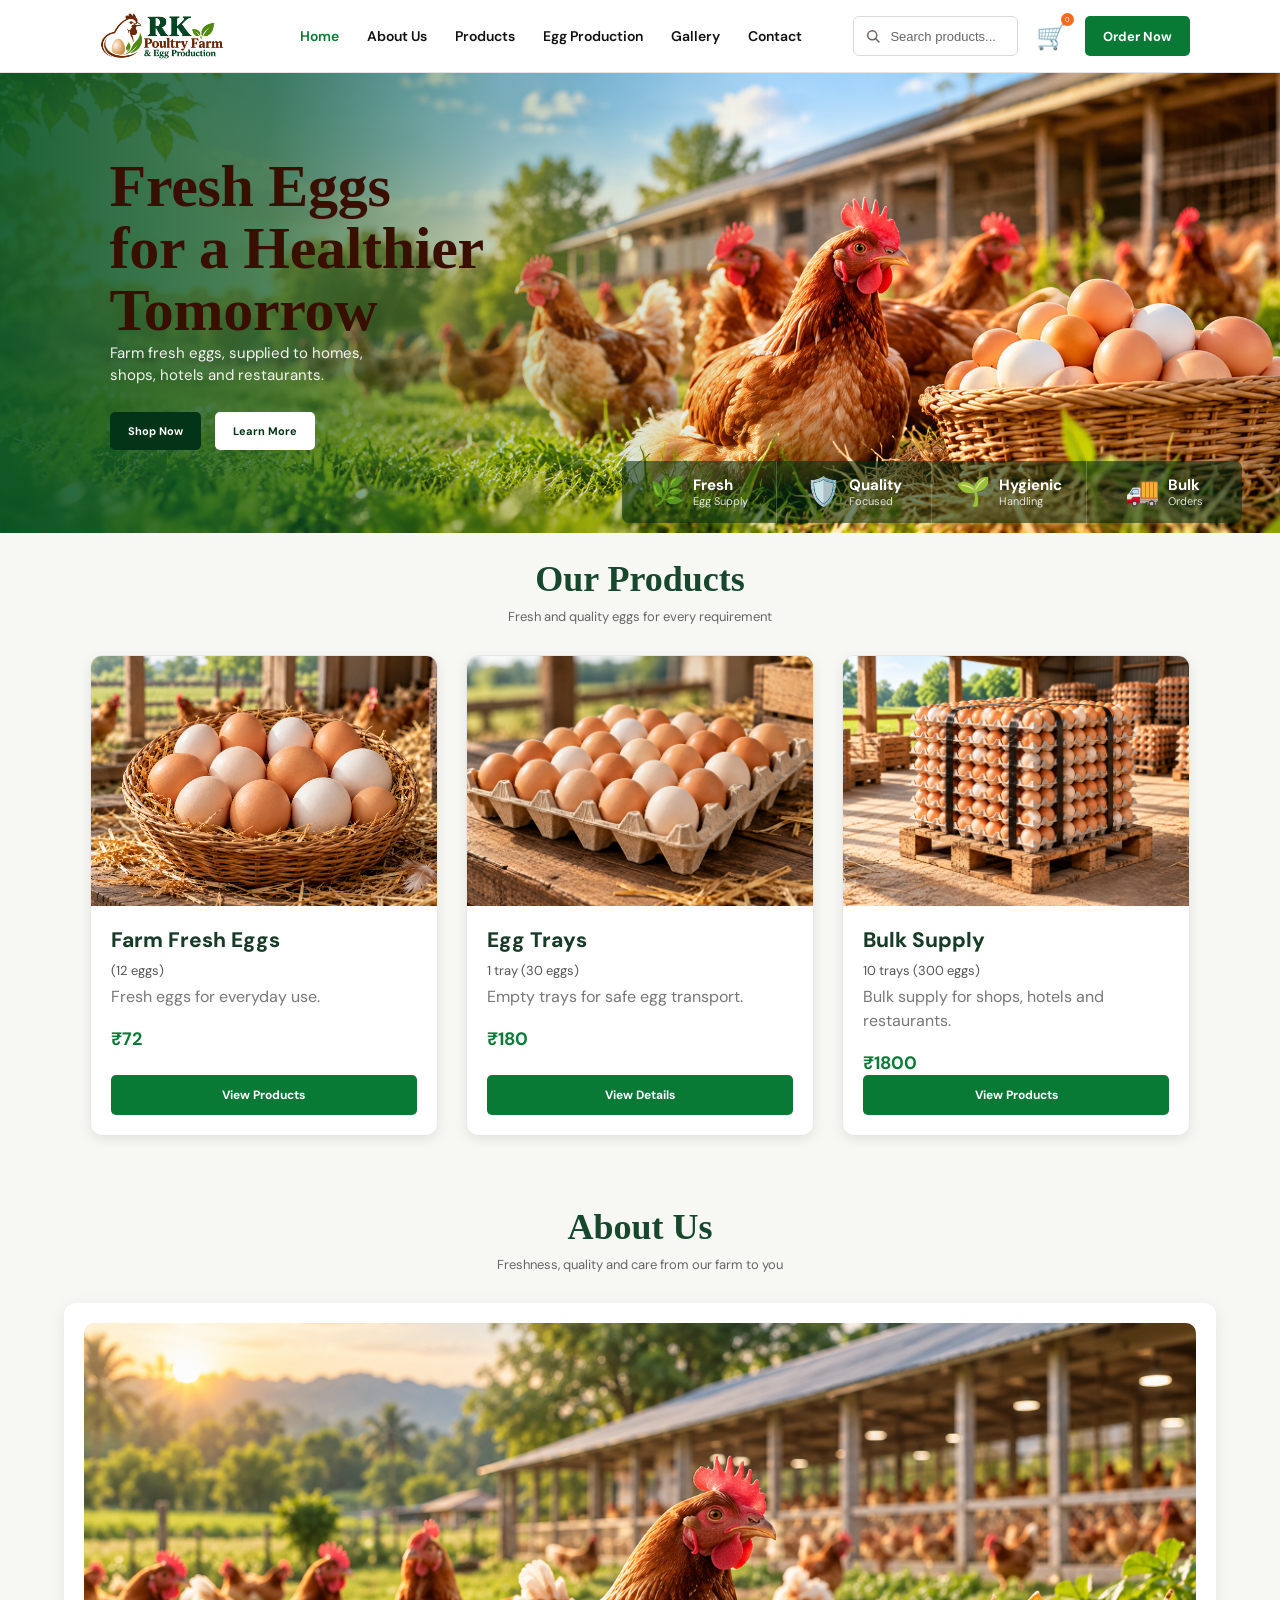
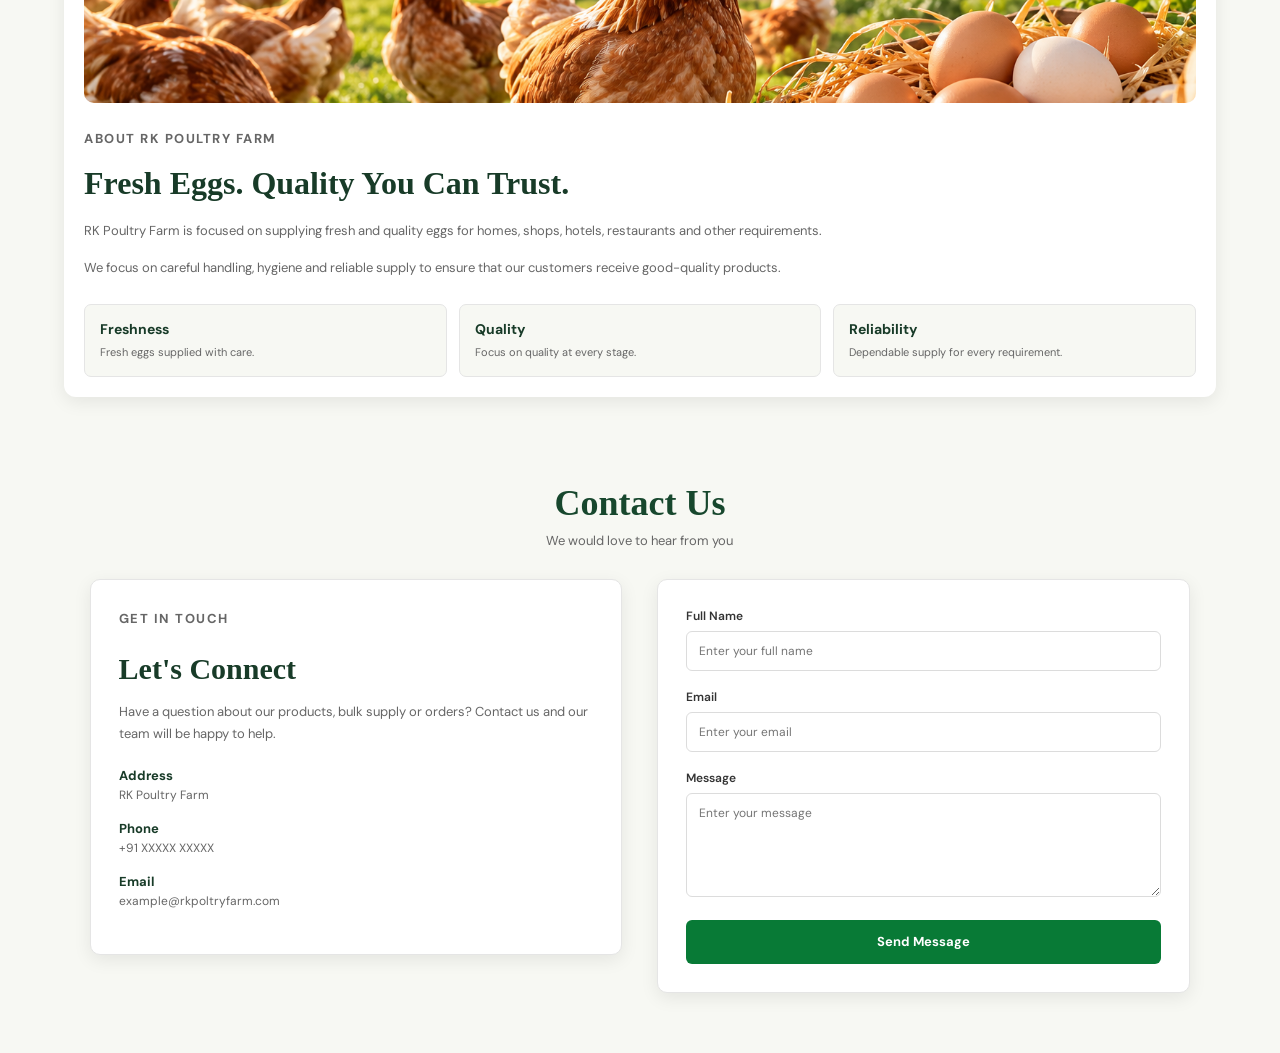
==== commit 52e01ad3: "Updated mobile responsive design" ====
--- a/index.html
+++ b/index.html
@@ -99,9 +99,9 @@
        <a href="./index.html">Home</a>
         <a href="./about.html">About Us</a>
         <a href="./product.html">Products</a>
-        <a href="#">Egg Production</a>
-        <a href="#">Gallery</a>
-        <a href="#">Contact</a>
+        <a href="./egg-production.html">Egg Production</a>
+        <a href="./gallery.html">Gallery</a>
+        <a href="./contact.html">Contact</a>
 
     </div>
 
--- a/style.css
+++ b/style.css
@@ -1,7 +1,12 @@
 /* ================================
    BASIC RESET
 ================================ */
-
+html,
+body {
+    width: 100%;
+    max-width: 100%;
+    overflow-x: hidden;
+}
 * {
     margin: 0;
     padding: 0;
@@ -336,22 +341,40 @@
 
     .nav {
         min-height: 65px;
-        padding: 0 5%;
-    }
-
-    .nav-links,
-    .header-right {
-        display: none;
-    }
+        padding: 0 2%;
+    }
+
+    .nav-links {
+    display: none;
+}
+
+.header-right {
+    display: flex;
+    align-items: center;
+    gap: 8px;
+}
+
+.search-box {
+    width: 150px;
+}
+.search-box input {
+    font-size: 11px;
+}
+
+
+.order-btn {
+    display: none;
+}
 
     .logo {
-        width: auto;
-    }
-
-    .logo img {
-        width: 145px;
-        height: 55px;
-    }
+         width: auto;
+    margin-left: -5px;
+    }
+
+   .logo img {
+    width: 125px;
+    height: 50px;
+}
 
     .menu-btn {
         display: block;
@@ -373,6 +396,7 @@
         padding: 20px 6%;
 
         box-shadow: 0 8px 20px rgba(0, 0, 0, 0.1);
+        z-index: 1000;
     }
 
     .mobile-menu.open {
@@ -617,11 +641,14 @@
 
 @media (max-width: 800px) {
 
-    .hero {
-        height: 500px;
-
-        background-position: center;
-    }
+  .hero {
+    width: 100%;
+    max-width: 100%;
+    height: 520px;
+    background-size: cover;
+    background-position: 65% center;
+    overflow: hidden;
+}
 
     .hero-content {
         width: 90%;
@@ -681,10 +708,18 @@
 
         padding: 0 14px;
     }
-
-    .features {
-        height: 95px;
-    }
+.features {
+    width: 100%;
+    max-width: 100%;
+    height: auto;
+    display: grid;
+    grid-template-columns: repeat(2, 1fr);
+}
+
+.feature {
+    width: 100%;
+    min-width: 0;
+}
 
     .feature-icon {
         font-size: 21px;
@@ -3727,22 +3762,22 @@
 }
 
 .home-about-container {
-    width: 86%;
+    width: 90%;
     max-width: 1200px;
 
     margin: 0 auto;
 
     display: grid;
 
-    grid-template-columns: 1fr 1fr;
-
-    gap: 45px;
+    grid-template-columns: 1fr;
+
+    gap: 25px;
 
     align-items: center;
 
     background-color: white;
 
-    padding: 30px;
+    padding: 20px;
 
     border-radius: 12px;
 
@@ -4197,4 +4232,88 @@
         padding: 20px;
     }
 
+}
+/* ========================================
+   MOBILE - HOME PRODUCT CARDS
+======================================== */
+
+@media (max-width: 700px) {
+
+    .products-section .product-grid {
+        grid-template-columns: 1fr;
+
+        gap: 20px;
+    }
+
+    .products-section .product-card {
+        width: 100%;
+    }
+
+}
+
+/* ========================================
+   MOBILE - HOME CONTACT
+======================================== */
+
+@media (max-width: 650px) {
+
+    .home-contact-container {
+        width: 90%;
+        grid-template-columns: 1fr;
+        gap: 20px;
+    }
+
+    .home-contact-info,
+    .home-contact-form {
+        padding: 20px;
+    }
+
+    .home-contact-heading {
+        width: 90%;
+    }
+
+    .home-contact-heading h2 {
+        font-size: 30px;
+    }
+
+}/* ========================================
+   MOBILE - HOME PRODUCT CARDS
+======================================== */
+
+@media (max-width: 700px) {
+
+    .products-section .product-card {
+        width: 100%;
+        min-height: 450px;
+        padding: 18px;
+        border-radius: 12px;
+        transition: transform 0.2s ease, box-shadow 0.2s ease;
+    }
+
+    .products-section .product-card:hover {
+        transform: none;
+        box-shadow: 0 5px 18px rgba(0, 0, 0, 0.10);
+    }
+
+    .products-section .product-card img {
+        width: 100%;
+        height: 240px;
+        object-fit: cover;
+        border-radius: 10px;
+    }
+
+    .products-section .product-card h3 {
+        font-size: 20px;
+        margin-top: 15px;
+    }
+
+    .products-section .product-card p {
+        font-size: 14px;
+        line-height: 1.5;
+    }
+
+    .products-section .product-card .view-product-btn {
+        width: 100%;
+        margin-top: 15px;
+    }
 }
